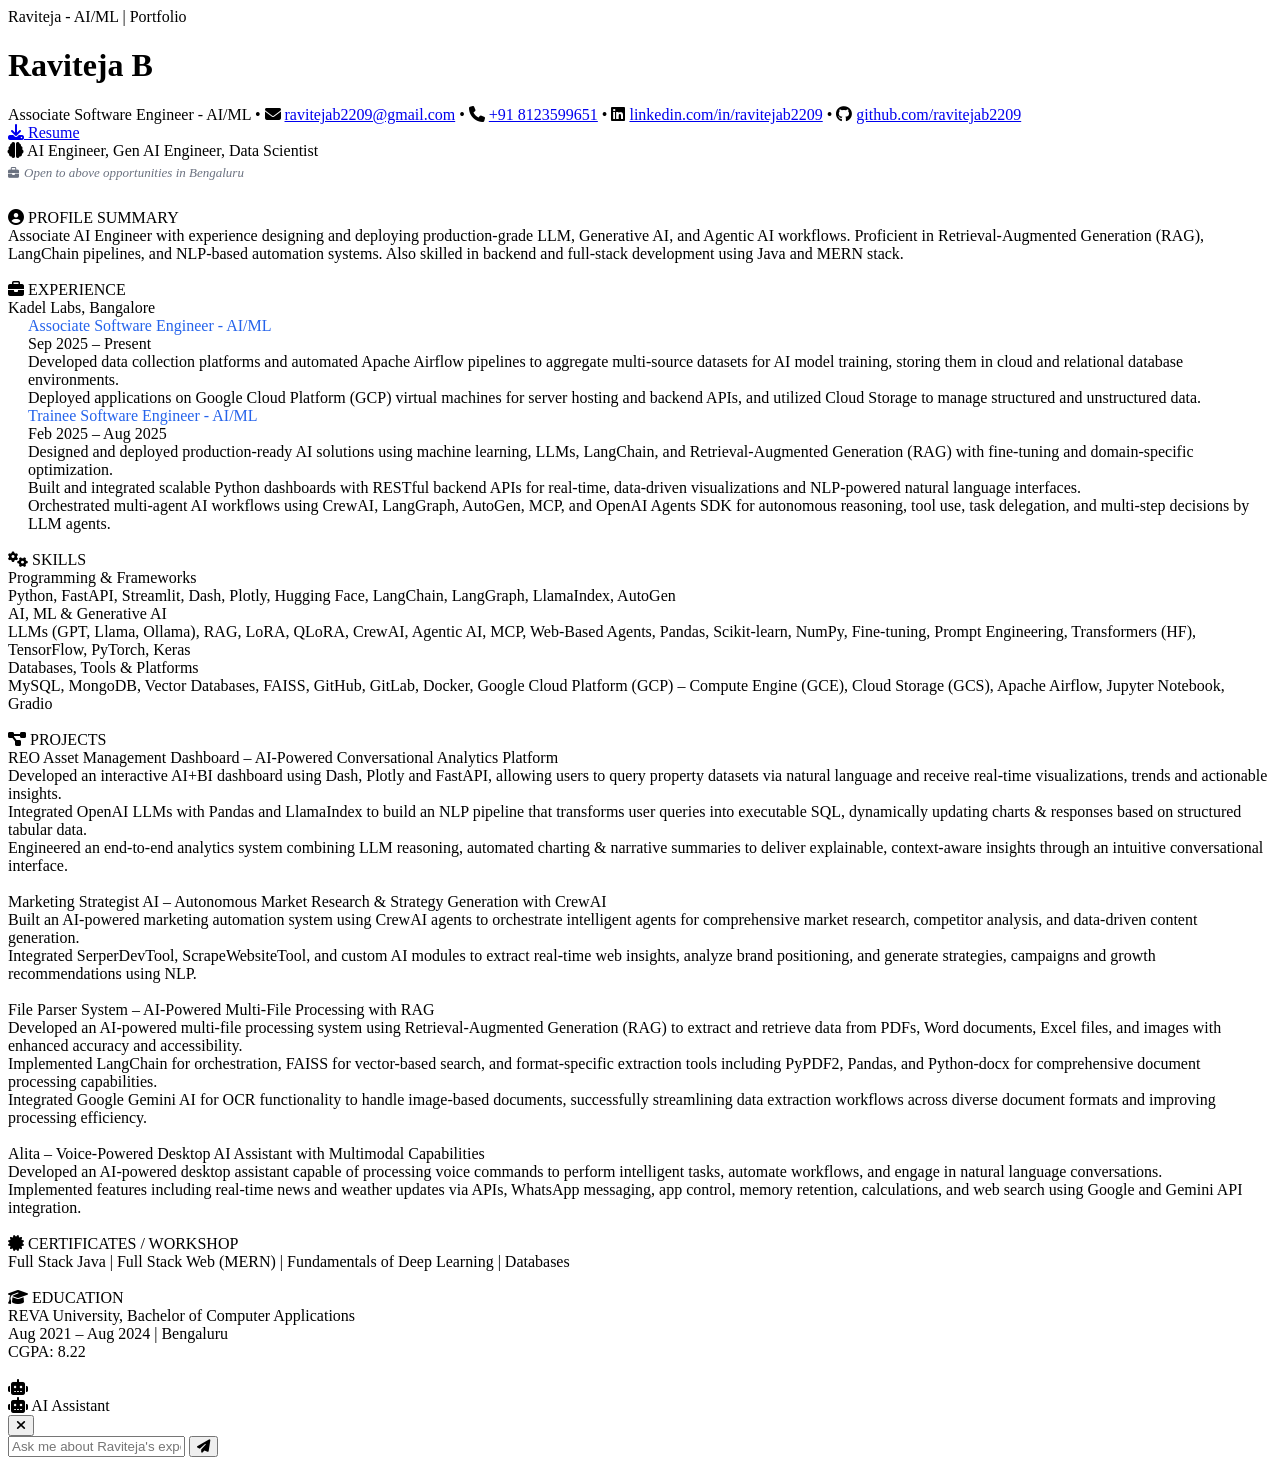
==== index.html @ 47bf62d3 "Publish portfolio to GitHub Pages with static site and workflow" ====
<!DOCTYPE html>
<html lang="en">
<head>
    <meta charset="UTF-8">
    <meta name="viewport" content="width=device-width, initial-scale=1.0">
    <meta name="description" content="Raviteja B - AI/ML Portfolio and resume">
    <title>Raviteja - AI/ML Portfolio</title>
    <link rel="stylesheet" href="https://cdnjs.cloudflare.com/ajax/libs/font-awesome/6.4.0/css/all.min.css">
    <link href="https://fonts.googleapis.com/css2?family=JetBrains+Mono:wght@300;400;500;600;700&family=Inter:wght@300;400;500;600;700&display=swap" rel="stylesheet">
    <link rel="stylesheet" href="app/static/css/portfolio.css">
</head>
<body>
    <div class="terminal-container">
        <div class="terminal-header">
            <div class="terminal-controls">
                <span class="control close"></span>
                <span class="control minimize"></span>
                <span class="control maximize"></span>
            </div>
            <div class="terminal-title">Raviteja - AI/ML | Portfolio</div>
        </div>

        <div class="terminal-content">
            <div class="contact-info">
                <div class="contact-content">
                    <div class="contact-header">
                        <h1 class="contact-name">Raviteja B</h1>
                        <div class="contact-title-line">
                            <span class="contact-title">Associate Software Engineer - AI/ML</span>
                            <span class="contact-separator">•</span>
                            <span class="contact-item-inline">
                                <i class="fas fa-envelope"></i>
                                <a href="mailto:ravitejab2209@gmail.com?subject=Hello%20Raviteja&body=Hi%20Raviteja,%0A%0AI%20came%20across%20your%20portfolio%20and%20would%20like%20to%20connect.%0A%0ABest%20regards," target="_blank">ravitejab2209@gmail.com</a>
                            </span>
                            <span class="contact-separator">•</span>
                            <span class="contact-item-inline">
                                <i class="fas fa-phone"></i>
                                <a href="tel:+918123599651">+91 8123599651</a>
                            </span>
                            <span class="contact-separator">•</span>
                            <span class="contact-item-inline">
                                <i class="fab fa-linkedin"></i>
                                <a href="https://linkedin.com/in/ravitejab2209" target="_blank">linkedin.com/in/ravitejab2209</a>
                            </span>
                            <span class="contact-separator">•</span>
                            <span class="contact-item-inline">
                                <i class="fab fa-github"></i>
                                <a href="https://github.com/ravitejab2209" target="_blank">github.com/ravitejab2209</a>
                            </span>
                        </div>
                    </div>
                    <div class="resume-section">
                        <a href="assets/Raviteja_B_Resume.pdf" class="resume-btn" title="Download Resume" target="_blank" rel="noopener noreferrer">
                            <i class="fas fa-download"></i>
                            <span>Resume</span>
                        </a>
                    </div>
                </div>
            </div>

            <div class="panel">
                <div class="panel-content">
                    <div class="job-title"><i class="fas fa-brain"></i> AI Engineer, Gen AI Engineer, Data Scientist</div>
                    <div class="content-text" style="font-size: 13px; color: #6b7280; margin: 5px 0 10px 0; font-style: italic;"><i class="fas fa-briefcase" style="font-size: 11px; margin-right: 5px;"></i>Open to above opportunities in Bengaluru</div><br>

                    <div class="section-header bold"><i class="fas fa-user-circle"></i> PROFILE SUMMARY</div>
                    <div class="content-text">Associate AI Engineer with experience designing and deploying production-grade LLM, Generative AI, and Agentic AI workflows. Proficient in Retrieval-Augmented Generation (RAG), LangChain pipelines, and NLP-based automation systems. Also skilled in backend and full-stack development using Java and MERN stack.</div><br>

                    <div class="section-header bold"><i class="fas fa-briefcase"></i> EXPERIENCE</div>
                    <div class="job-company bold">Kadel Labs, Bangalore</div>

                    <div class="job-company bold" style="margin-left: 20px; color: #2563eb;">Associate Software Engineer - AI/ML</div>
                    <div class="job-duration" style="margin-left: 20px;">Sep 2025 – Present</div>
                    <div class="bullet-point" style="margin-left: 20px;">Developed data collection platforms and automated Apache Airflow pipelines to aggregate multi-source datasets for AI model training, storing them in cloud and relational database environments.</div>
                    <div class="bullet-point" style="margin-left: 20px;">Deployed applications on Google Cloud Platform (GCP) virtual machines for server hosting and backend APIs, and utilized Cloud Storage to manage structured and unstructured data.</div>

                    <div class="job-company bold" style="margin-left: 20px; color: #2563eb;">Trainee Software Engineer - AI/ML</div>
                    <div class="job-duration" style="margin-left: 20px;">Feb 2025 – Aug 2025</div>
                    <div class="bullet-point" style="margin-left: 20px;">Designed and deployed production-ready AI solutions using machine learning, LLMs, LangChain, and Retrieval-Augmented Generation (RAG) with fine-tuning and domain-specific optimization.</div>
                    <div class="bullet-point" style="margin-left: 20px;">Built and integrated scalable Python dashboards with RESTful backend APIs for real-time, data-driven visualizations and NLP-powered natural language interfaces.</div>
                    <div class="bullet-point" style="margin-left: 20px;">Orchestrated multi-agent AI workflows using CrewAI, LangGraph, AutoGen, MCP, and OpenAI Agents SDK for autonomous reasoning, tool use, task delegation, and multi-step decisions by LLM agents.</div><br>

                    <div class="section-header bold"><i class="fas fa-cogs"></i> SKILLS</div>
                    <div class="skill-category bold">Programming & Frameworks</div>
                    <div class="skill-list">Python, FastAPI, Streamlit, Dash, Plotly, Hugging Face, LangChain, LangGraph, LlamaIndex, AutoGen</div>
                    <div class="skill-category bold">AI, ML & Generative AI</div>
                    <div class="skill-list">LLMs (GPT, Llama, Ollama), RAG, LoRA, QLoRA, CrewAI, Agentic AI, MCP, Web-Based Agents, Pandas, Scikit-learn, NumPy, Fine-tuning, Prompt Engineering, Transformers (HF), TensorFlow, PyTorch, Keras</div>
                    <div class="skill-category bold">Databases, Tools & Platforms</div>
                    <div class="skill-list">MySQL, MongoDB, Vector Databases, FAISS, GitHub, GitLab, Docker, Google Cloud Platform (GCP) – Compute Engine (GCE), Cloud Storage (GCS), Apache Airflow, Jupyter Notebook, Gradio</div><br>

                    <div class="section-header bold"><i class="fas fa-project-diagram"></i> PROJECTS</div>
                    <div class="project-title bold">REO Asset Management Dashboard – AI-Powered Conversational Analytics Platform</div>
                    <div class="bullet-point">Developed an interactive AI+BI dashboard using Dash, Plotly and FastAPI, allowing users to query property datasets via natural language and receive real-time visualizations, trends and actionable insights.</div>
                    <div class="bullet-point">Integrated OpenAI LLMs with Pandas and LlamaIndex to build an NLP pipeline that transforms user queries into executable SQL, dynamically updating charts & responses based on structured tabular data.</div>
                    <div class="bullet-point">Engineered an end-to-end analytics system combining LLM reasoning, automated charting & narrative summaries to deliver explainable, context-aware insights through an intuitive conversational interface.</div><br>

                    <div class="project-title bold">Marketing Strategist AI – Autonomous Market Research & Strategy Generation with CrewAI</div>
                    <div class="bullet-point">Built an AI-powered marketing automation system using CrewAI agents to orchestrate intelligent agents for comprehensive market research, competitor analysis, and data-driven content generation.</div>
                    <div class="bullet-point">Integrated SerperDevTool, ScrapeWebsiteTool, and custom AI modules to extract real-time web insights, analyze brand positioning, and generate strategies, campaigns and growth recommendations using NLP.</div><br>

                    <div class="project-title bold">File Parser System – AI-Powered Multi-File Processing with RAG</div>
                    <div class="bullet-point">Developed an AI-powered multi-file processing system using Retrieval-Augmented Generation (RAG) to extract and retrieve data from PDFs, Word documents, Excel files, and images with enhanced accuracy and accessibility.</div>
                    <div class="bullet-point">Implemented LangChain for orchestration, FAISS for vector-based search, and format-specific extraction tools including PyPDF2, Pandas, and Python-docx for comprehensive document processing capabilities.</div>
                    <div class="bullet-point">Integrated Google Gemini AI for OCR functionality to handle image-based documents, successfully streamlining data extraction workflows across diverse document formats and improving processing efficiency.</div><br>

                    <div class="project-title bold">Alita – Voice-Powered Desktop AI Assistant with Multimodal Capabilities</div>
                    <div class="bullet-point">Developed an AI-powered desktop assistant capable of processing voice commands to perform intelligent tasks, automate workflows, and engage in natural language conversations.</div>
                    <div class="bullet-point">Implemented features including real-time news and weather updates via APIs, WhatsApp messaging, app control, memory retention, calculations, and web search using Google and Gemini API integration.</div><br>

                    <div class="section-header bold"><i class="fas fa-certificate"></i> CERTIFICATES / WORKSHOP</div>
                    <div class="certificate-list">Full Stack Java | Full Stack Web (MERN) | Fundamentals of Deep Learning | Databases</div><br>

                    <div class="section-header bold"><i class="fas fa-graduation-cap"></i> EDUCATION</div>
                    <div class="education-title bold">REVA University, Bachelor of Computer Applications</div>
                    <div class="education-details">Aug 2021 – Aug 2024 | Bengaluru</div>
                    <div class="education-gpa">CGPA: 8.22</div><br>
                </div>
            </div>
        </div>

        <div class="floating-chat-btn" id="floatingChatBtn" title="Ask AI about Raviteja">
            <i class="fas fa-robot"></i>
        </div>

        <div class="chat-modal" id="chatModal">
            <div class="chat-modal-content">
                <div class="chat-modal-header">
                    <div class="chat-header-info">
                        <i class="fas fa-robot"></i>
                        <span>AI Assistant</span>
                    </div>
                    <button class="chat-close-btn" id="chatCloseBtn">
                        <i class="fas fa-times"></i>
                    </button>
                </div>
                <div class="chat-messages" id="chatMessages"></div>
                <div class="chat-input-area">
                    <div class="chat-input-container">
                        <input type="text" id="chatInput" class="chat-input" placeholder="Ask me about Raviteja's experience, skills, or projects..." autocomplete="off" spellcheck="false">
                        <button id="sendBtn" class="chat-send-btn" title="Send Message">
                            <i class="fas fa-paper-plane"></i>
                        </button>
                    </div>
                </div>
            </div>
        </div>
    </div>

    <script src="app/static/js/portfolio.js"></script>
</body>
</html>
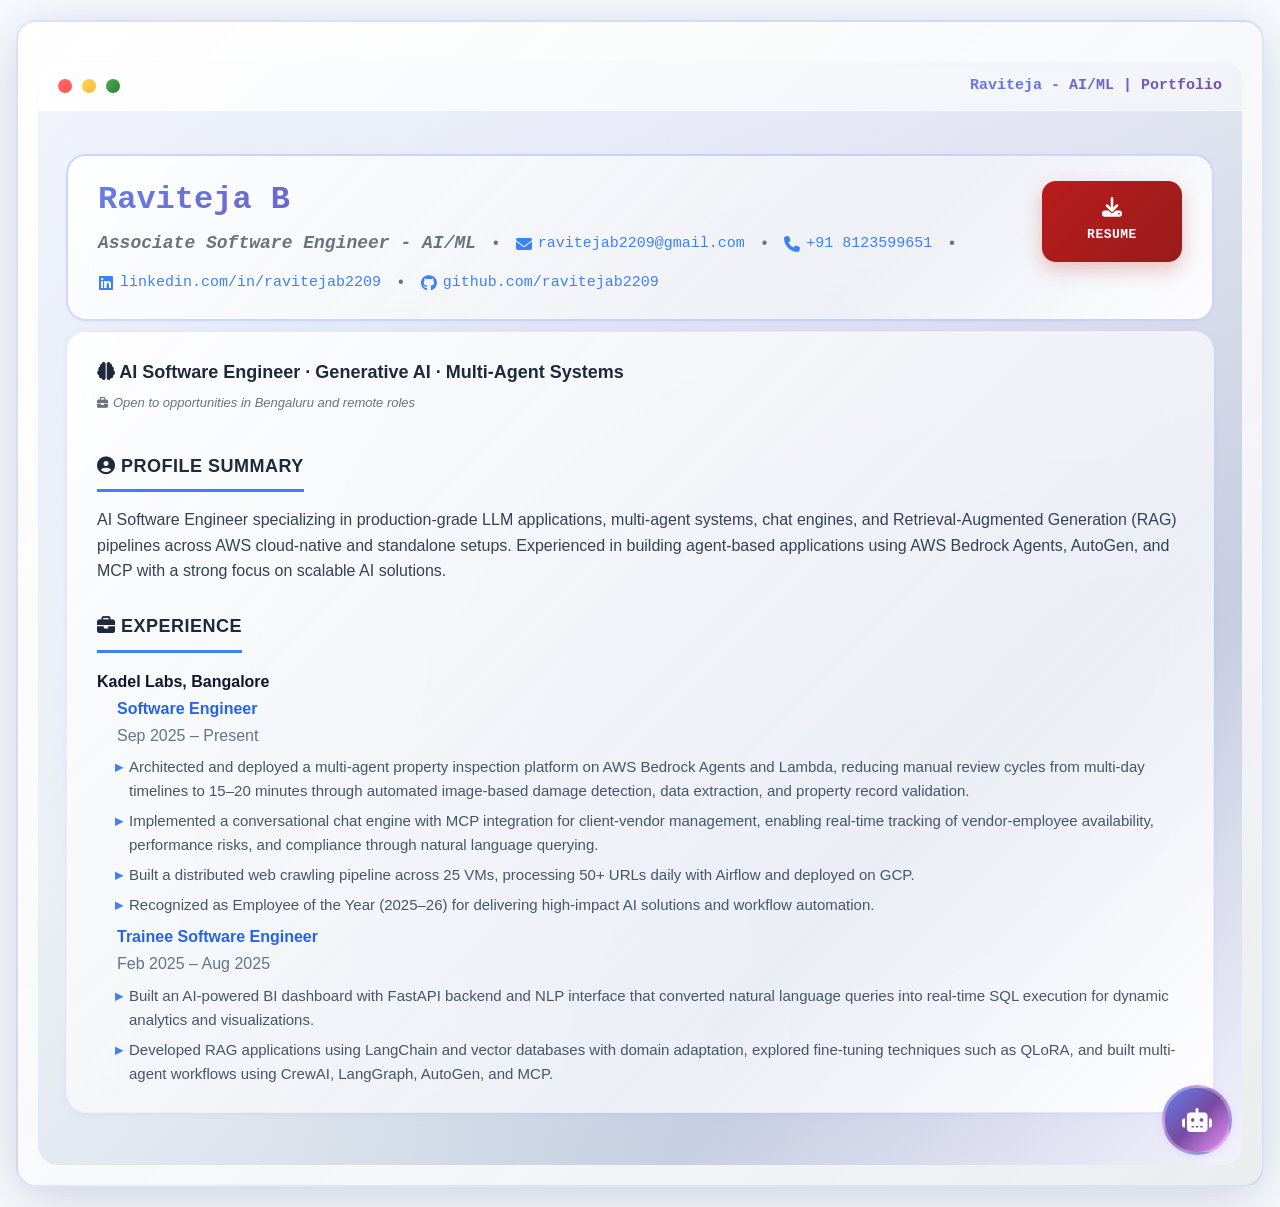
==== commit e816f813: "Refresh portfolio content and resume link" ====
--- a/index.html
+++ b/index.html
@@ -50,7 +50,7 @@
                         </div>
                     </div>
                     <div class="resume-section">
-                        <a href="assets/Raviteja_B_Resume.pdf" class="resume-btn" title="Download Resume" target="_blank" rel="noopener noreferrer">
+                        <a href="assets/Raviteja_B_AI_GenAI_Resume.pdf" class="resume-btn" title="Download Resume" target="_blank" rel="noopener noreferrer">
                             <i class="fas fa-download"></i>
                             <span>Resume</span>
                         </a>
@@ -60,55 +60,45 @@
 
             <div class="panel">
                 <div class="panel-content">
-                    <div class="job-title"><i class="fas fa-brain"></i> AI Engineer, Gen AI Engineer, Data Scientist</div>
-                    <div class="content-text" style="font-size: 13px; color: #6b7280; margin: 5px 0 10px 0; font-style: italic;"><i class="fas fa-briefcase" style="font-size: 11px; margin-right: 5px;"></i>Open to above opportunities in Bengaluru</div><br>
+                    <div class="job-title"><i class="fas fa-brain"></i> AI Software Engineer · Generative AI · Multi-Agent Systems</div>
+                    <div class="content-text" style="font-size: 13px; color: #6b7280; margin: 5px 0 10px 0; font-style: italic;"><i class="fas fa-briefcase" style="font-size: 11px; margin-right: 5px;"></i>Open to opportunities in Bengaluru and remote roles</div><br>
 
                     <div class="section-header bold"><i class="fas fa-user-circle"></i> PROFILE SUMMARY</div>
-                    <div class="content-text">Associate AI Engineer with experience designing and deploying production-grade LLM, Generative AI, and Agentic AI workflows. Proficient in Retrieval-Augmented Generation (RAG), LangChain pipelines, and NLP-based automation systems. Also skilled in backend and full-stack development using Java and MERN stack.</div><br>
+                    <div class="content-text">AI Software Engineer specializing in production-grade LLM applications, multi-agent systems, chat engines, and Retrieval-Augmented Generation (RAG) pipelines across AWS cloud-native and standalone setups. Experienced in building agent-based applications using AWS Bedrock Agents, AutoGen, and MCP with a strong focus on scalable AI solutions.</div><br>
 
                     <div class="section-header bold"><i class="fas fa-briefcase"></i> EXPERIENCE</div>
                     <div class="job-company bold">Kadel Labs, Bangalore</div>
 
-                    <div class="job-company bold" style="margin-left: 20px; color: #2563eb;">Associate Software Engineer - AI/ML</div>
+                    <div class="job-company bold" style="margin-left: 20px; color: #2563eb;">Software Engineer</div>
                     <div class="job-duration" style="margin-left: 20px;">Sep 2025 – Present</div>
-                    <div class="bullet-point" style="margin-left: 20px;">Developed data collection platforms and automated Apache Airflow pipelines to aggregate multi-source datasets for AI model training, storing them in cloud and relational database environments.</div>
-                    <div class="bullet-point" style="margin-left: 20px;">Deployed applications on Google Cloud Platform (GCP) virtual machines for server hosting and backend APIs, and utilized Cloud Storage to manage structured and unstructured data.</div>
+                    <div class="bullet-point" style="margin-left: 20px;">Architected and deployed a multi-agent property inspection platform on AWS Bedrock Agents and Lambda, reducing manual review cycles from multi-day timelines to 15–20 minutes through automated image-based damage detection, data extraction, and property record validation.</div>
+                    <div class="bullet-point" style="margin-left: 20px;">Implemented a conversational chat engine with MCP integration for client-vendor management, enabling real-time tracking of vendor-employee availability, performance risks, and compliance through natural language querying.</div>
+                    <div class="bullet-point" style="margin-left: 20px;">Built a distributed web crawling pipeline across 25 VMs, processing 50+ URLs daily with Airflow and deployed on GCP.</div>
+                    <div class="bullet-point" style="margin-left: 20px;">Recognized as Employee of the Year (2025–26) for delivering high-impact AI solutions and workflow automation.</div>
 
-                    <div class="job-company bold" style="margin-left: 20px; color: #2563eb;">Trainee Software Engineer - AI/ML</div>
+                    <div class="job-company bold" style="margin-left: 20px; color: #2563eb;">Trainee Software Engineer</div>
                     <div class="job-duration" style="margin-left: 20px;">Feb 2025 – Aug 2025</div>
-                    <div class="bullet-point" style="margin-left: 20px;">Designed and deployed production-ready AI solutions using machine learning, LLMs, LangChain, and Retrieval-Augmented Generation (RAG) with fine-tuning and domain-specific optimization.</div>
-                    <div class="bullet-point" style="margin-left: 20px;">Built and integrated scalable Python dashboards with RESTful backend APIs for real-time, data-driven visualizations and NLP-powered natural language interfaces.</div>
-                    <div class="bullet-point" style="margin-left: 20px;">Orchestrated multi-agent AI workflows using CrewAI, LangGraph, AutoGen, MCP, and OpenAI Agents SDK for autonomous reasoning, tool use, task delegation, and multi-step decisions by LLM agents.</div><br>
+                    <div class="bullet-point" style="margin-left: 20px;">Built an AI-powered BI dashboard with FastAPI backend and NLP interface that converted natural language queries into real-time SQL execution for dynamic analytics and visualizations.</div>
+                    <div class="bullet-point" style="margin-left: 20px;">Developed RAG applications using LangChain and vector databases with domain adaptation, explored fine-tuning techniques such as QLoRA, and built multi-agent workflows using CrewAI, LangGraph, AutoGen, and MCP.</div><br>
 
                     <div class="section-header bold"><i class="fas fa-cogs"></i> SKILLS</div>
                     <div class="skill-category bold">Programming & Frameworks</div>
-                    <div class="skill-list">Python, FastAPI, Streamlit, Dash, Plotly, Hugging Face, LangChain, LangGraph, LlamaIndex, AutoGen</div>
-                    <div class="skill-category bold">AI, ML & Generative AI</div>
-                    <div class="skill-list">LLMs (GPT, Llama, Ollama), RAG, LoRA, QLoRA, CrewAI, Agentic AI, MCP, Web-Based Agents, Pandas, Scikit-learn, NumPy, Fine-tuning, Prompt Engineering, Transformers (HF), TensorFlow, PyTorch, Keras</div>
-                    <div class="skill-category bold">Databases, Tools & Platforms</div>
-                    <div class="skill-list">MySQL, MongoDB, Vector Databases, FAISS, GitHub, GitLab, Docker, Google Cloud Platform (GCP) – Compute Engine (GCE), Cloud Storage (GCS), Apache Airflow, Jupyter Notebook, Gradio</div><br>
+                    <div class="skill-list">Python, FastAPI, Flask, LangChain, LangGraph, LlamaIndex, Streamlit, Hugging Face, LangSmith</div>
+                    <div class="skill-category bold">AI & Generative AI</div>
+                    <div class="skill-list">LLMs (GPT, Claude), RAG, Prompt Engineering, Fine-tuning, Agentic AI, Multi-Agent Architectures (AutoGen, CrewAI, MCP, Strands Agents), AWS Bedrock Agents, Bedrock Data Automation (BDA)</div>
+                    <div class="skill-category bold">Cloud, Data & Tools</div>
+                    <div class="skill-list">AWS (Bedrock, Lambda, S3, AgentCore, Knowledge Bases), Embedding Models, Vector Databases (FAISS, Pinecone, pgvector), SQL, REST APIs, Airflow, Pandas, NumPy, Scikit-learn, Transformers, PyTorch, Docker, Git, CI/CD, GCP</div><br>
 
                     <div class="section-header bold"><i class="fas fa-project-diagram"></i> PROJECTS</div>
-                    <div class="project-title bold">REO Asset Management Dashboard – AI-Powered Conversational Analytics Platform</div>
-                    <div class="bullet-point">Developed an interactive AI+BI dashboard using Dash, Plotly and FastAPI, allowing users to query property datasets via natural language and receive real-time visualizations, trends and actionable insights.</div>
-                    <div class="bullet-point">Integrated OpenAI LLMs with Pandas and LlamaIndex to build an NLP pipeline that transforms user queries into executable SQL, dynamically updating charts & responses based on structured tabular data.</div>
-                    <div class="bullet-point">Engineered an end-to-end analytics system combining LLM reasoning, automated charting & narrative summaries to deliver explainable, context-aware insights through an intuitive conversational interface.</div><br>
+                    <div class="project-title bold">Property Preservation & Inspection Agents</div>
+                    <div class="bullet-point">Architected and deployed a property inspection platform on AWS Bedrock Agents that automates image-based damage detection, data extraction, and record validation to generate audit-ready reports.</div>
+                    <div class="bullet-point">Engineered a multi-agent architecture with a Supervisor Agent orchestrating photo analysis, data aggregation, and questionnaire processing via AWS Lambda for scalable, batch-based report generation.</div><br>
 
-                    <div class="project-title bold">Marketing Strategist AI – Autonomous Market Research & Strategy Generation with CrewAI</div>
-                    <div class="bullet-point">Built an AI-powered marketing automation system using CrewAI agents to orchestrate intelligent agents for comprehensive market research, competitor analysis, and data-driven content generation.</div>
-                    <div class="bullet-point">Integrated SerperDevTool, ScrapeWebsiteTool, and custom AI modules to extract real-time web insights, analyze brand positioning, and generate strategies, campaigns and growth recommendations using NLP.</div><br>
+                    <div class="project-title bold">Medical Research Multi-Agent Platform</div>
+                    <div class="bullet-point">Built an AutoGen-powered multi-agent system with MCP integration for automated retrieval and synthesis of PubMed research articles, accelerating literature research through conversational interfaces and intelligent query routing.</div><br>
 
-                    <div class="project-title bold">File Parser System – AI-Powered Multi-File Processing with RAG</div>
-                    <div class="bullet-point">Developed an AI-powered multi-file processing system using Retrieval-Augmented Generation (RAG) to extract and retrieve data from PDFs, Word documents, Excel files, and images with enhanced accuracy and accessibility.</div>
-                    <div class="bullet-point">Implemented LangChain for orchestration, FAISS for vector-based search, and format-specific extraction tools including PyPDF2, Pandas, and Python-docx for comprehensive document processing capabilities.</div>
-                    <div class="bullet-point">Integrated Google Gemini AI for OCR functionality to handle image-based documents, successfully streamlining data extraction workflows across diverse document formats and improving processing efficiency.</div><br>
-
-                    <div class="project-title bold">Alita – Voice-Powered Desktop AI Assistant with Multimodal Capabilities</div>
-                    <div class="bullet-point">Developed an AI-powered desktop assistant capable of processing voice commands to perform intelligent tasks, automate workflows, and engage in natural language conversations.</div>
-                    <div class="bullet-point">Implemented features including real-time news and weather updates via APIs, WhatsApp messaging, app control, memory retention, calculations, and web search using Google and Gemini API integration.</div><br>
-
-                    <div class="section-header bold"><i class="fas fa-certificate"></i> CERTIFICATES / WORKSHOP</div>
-                    <div class="certificate-list">Full Stack Java | Full Stack Web (MERN) | Fundamentals of Deep Learning | Databases</div><br>
+                    <div class="section-header bold"><i class="fas fa-certificate"></i> CERTIFICATIONS</div>
+                    <div class="certificate-list">Certified Master in Agentic AI • AI Engineer Professional • Mastering AI on AWS • Context Design for AI Agents</div><br>
 
                     <div class="section-header bold"><i class="fas fa-graduation-cap"></i> EDUCATION</div>
                     <div class="education-title bold">REVA University, Bachelor of Computer Applications</div>
--- a/app/static/css/portfolio.css
+++ b/app/static/css/portfolio.css
@@ -0,0 +1,1678 @@
+* {
+    margin: 0;
+    padding: 0;
+    box-sizing: border-box;
+}
+
+html {
+    scroll-behavior: smooth;
+    min-height: 100%;
+}
+
+body {
+    font-family: 'JetBrains Mono', 'Consolas', 'Monaco', monospace;
+    background: #f8fafc;
+    color: #2c3e50;
+    overflow-x: hidden;
+    overflow-y: auto;
+    min-height: 100vh;
+    line-height: 1.6;
+    position: relative;
+    margin: 0;
+    padding: 0;
+    overscroll-behavior: contain;
+    -webkit-overflow-scrolling: touch;
+}
+
+/* Mobile browser UI spacing */
+@media (max-width: 480px) {
+    body {
+        padding-top: env(safe-area-inset-top, 0px);
+        min-height: calc(100vh - env(safe-area-inset-top, 0px));
+        overflow-x: hidden;
+        overflow-y: auto;
+        position: relative;
+        width: 100%;
+    }
+}
+
+        /* Removed gradientShift animation - no longer needed */
+
+        /* Animated background particles */
+        body::before {
+            content: '';
+            position: absolute;
+            top: 0;
+            left: 0;
+            width: 100%;
+            height: 100%;
+            background: url("data:image/svg+xml,%3Csvg width='60' height='60' viewBox='0 0 60 60' xmlns='http://www.w3.org/2000/svg'%3E%3Cg fill='none' fill-rule='evenodd'%3E%3Cg fill='%23ffffff' fill-opacity='0.1'%3E%3Ccircle cx='30' cy='30' r='2'/%3E%3C/g%3E%3C/g%3E%3C/svg%3E") repeat;
+            animation: float 20s ease-in-out infinite;
+            pointer-events: none;
+            z-index: 1;
+        }
+
+        @keyframes float {
+            0%, 100% { transform: translateY(0px) rotate(0deg); }
+            33% { transform: translateY(-20px) rotate(120deg); }
+            66% { transform: translateY(10px) rotate(240deg); }
+        }
+
+        .terminal-container {
+            width: min(1400px, calc(100% - 32px));
+            min-height: 100vh;
+            margin: 20px auto;
+            padding: 20px;
+            background: linear-gradient(135deg, 
+                rgba(255, 255, 255, 0.98) 0%, 
+                rgba(248, 249, 250, 0.95) 50%, 
+                rgba(233, 236, 239, 0.92) 100%);
+            backdrop-filter: blur(20px);
+            -webkit-backdrop-filter: blur(20px);
+            display: flex;
+            flex-direction: column;
+            border: 2px solid rgba(102, 126, 234, 0.2);
+            box-shadow: 
+                0 0 50px rgba(102, 126, 234, 0.15),
+                0 20px 60px rgba(0, 0, 0, 0.1),
+                inset 0 1px 0 rgba(255, 255, 255, 0.3);
+            position: relative;
+            z-index: 2;
+            border-radius: 20px;
+            animation: containerGlow 8s ease-in-out infinite;
+            justify-content: flex-start;
+        }
+
+        @keyframes containerGlow {
+            0%, 100% { 
+                box-shadow: 
+                    0 0 50px rgba(0, 0, 0, 0.1),
+                    0 0 10px rgba(102, 126, 234, 0.05),
+                    inset 0 0 50px rgba(255, 255, 255, 0.1);
+            }
+            50% { 
+                box-shadow: 
+                    0 0 50px rgba(0, 0, 0, 0.1),
+                    0 0 10px rgba(245, 87, 108, 0.05),
+                    inset 0 0 50px rgba(255, 255, 255, 0.1);
+            }
+        }
+
+        .terminal-header {
+            background: linear-gradient(135deg, rgba(255, 255, 255, 0.9) 0%, rgba(240, 242, 247, 0.9) 100%);
+            backdrop-filter: blur(10px);
+            padding: 12px 20px;
+            display: flex;
+            align-items: center;
+            justify-content: space-between;
+            border-bottom: 2px solid rgba(255, 255, 255, 0.2);
+            height: 50px;
+            box-shadow: 0 1px 4px rgba(102, 126, 234, 0.03);
+            border-radius: 18px 18px 0 0;
+            position: relative;
+            overflow: hidden;
+            /* Add top margin for mobile browser tabs area */
+            margin-top: 20px;
+        }
+
+        .terminal-header::before {
+            content: '';
+            position: absolute;
+            top: 0;
+            left: -100%;
+            width: 100%;
+            height: 100%;
+            background: linear-gradient(90deg, transparent, rgba(255, 255, 255, 0.4), transparent);
+            animation: headerShine 3s infinite;
+        }
+
+        @keyframes headerShine {
+            0% { left: -100%; }
+            100% { left: 100%; }
+        }
+
+.terminal-controls {
+    display: flex;
+    gap: 10px;
+}
+
+.control {
+    width: 14px;
+    height: 14px;
+    border-radius: 50%;
+    cursor: pointer;
+    transition: all 0.2s ease;
+}
+
+        .control.close { 
+            background: linear-gradient(135deg, #ff6b6b 0%, #ff5252 100%); 
+            animation: pulse 2s ease-in-out infinite;
+        }
+        .control.minimize { 
+            background: linear-gradient(135deg, #ffd93d 0%, #ffb74d 100%); 
+            animation: pulse 2s ease-in-out infinite 0.3s;
+        }
+        .control.maximize { 
+            background: linear-gradient(135deg, #4caf50 0%, #2e7d32 100%); 
+            animation: pulse 2s ease-in-out infinite 0.6s;
+        }
+
+        .terminal-title {
+            color: #2c3e50;
+            font-size: 15px;
+            font-weight: 600;
+            background: linear-gradient(135deg, #667eea 0%, #764ba2 100%);
+            -webkit-background-clip: text;
+            -webkit-text-fill-color: transparent;
+            background-clip: text;
+            position: relative;
+            z-index: 1;
+            text-shadow: 0 1px 2px rgba(102, 126, 234, 0.05);
+        }
+
+        .terminal-content {
+            flex: 1;
+            padding: 28px 28px 32px;
+            overflow: auto;
+            display: flex;
+            flex-direction: column;
+            position: relative;
+            border-radius: 0 0 20px 20px;
+            background: linear-gradient(135deg, 
+                #f8fafc 0%, 
+                #f1f5f9 25%, 
+                #e2e8f0 50%, 
+                #cbd5e1 75%, 
+                #f8fafc 100%
+            );
+            margin-top: -1px;
+        }
+
+
+        /* AI Neural Network Pattern Overlay */
+        .terminal-content::before {
+            content: '';
+            position: absolute;
+            top: 0;
+            left: 0;
+            right: 0;
+            bottom: 0;
+            background-image: 
+                radial-gradient(circle at 20% 20%, rgba(102, 126, 234, 0.1) 0%, transparent 50%),
+                radial-gradient(circle at 80% 80%, rgba(139, 92, 246, 0.1) 0%, transparent 50%),
+                radial-gradient(circle at 40% 60%, rgba(59, 130, 246, 0.1) 0%, transparent 50%),
+                radial-gradient(circle at 70% 30%, rgba(168, 85, 247, 0.1) 0%, transparent 50%);
+            animation: neuralPulse 8s ease-in-out infinite;
+            pointer-events: none;
+            z-index: 1;
+        }
+
+        @keyframes neuralPulse {
+            0%, 100% { opacity: 0.3; transform: scale(1); }
+            50% { opacity: 0.6; transform: scale(1.1); }
+        }
+
+        /* AI Floating Particles */
+        .terminal-content::after {
+            content: '';
+            position: absolute;
+            top: 0;
+            left: 0;
+            right: 0;
+            bottom: 0;
+            background-image: 
+                radial-gradient(1px 1px at 10% 10%, rgba(102, 126, 234, 0.1), transparent),
+                radial-gradient(1px 1px at 90% 20%, rgba(139, 92, 246, 0.1), transparent),
+                radial-gradient(1px 1px at 30% 70%, rgba(59, 130, 246, 0.08), transparent),
+                radial-gradient(1px 1px at 80% 90%, rgba(168, 85, 247, 0.08), transparent),
+                radial-gradient(1px 1px at 50% 40%, rgba(79, 70, 229, 0.1), transparent),
+                radial-gradient(1px 1px at 20% 80%, rgba(124, 58, 237, 0.08), transparent);
+            background-size: 300px 300px, 250px 250px, 200px 200px, 180px 180px, 220px 220px, 160px 160px;
+            animation: aiParticleFloat 20s linear infinite;
+            pointer-events: none;
+            z-index: 1;
+        }
+
+        /* Mobile optimized particles */
+        @media (max-width: 480px) {
+            .terminal-content::after {
+                background-size: 150px 150px, 120px 120px, 100px 100px, 90px 90px, 110px 110px, 80px 80px;
+                opacity: 0.3; /* Reduce particle intensity on mobile */
+            }
+        }
+
+        @keyframes aiParticleFloat {
+            0% { transform: translateY(0px) rotate(0deg); }
+            33% { transform: translateY(-10px) rotate(120deg); }
+            66% { transform: translateY(5px) rotate(240deg); }
+            100% { transform: translateY(0px) rotate(360deg); }
+        }
+
+        .panel {
+            border: 1px solid rgba(102, 126, 234, 0.1);
+            border-radius: 20px;
+            margin: 5px 0 20px 0;
+            background: linear-gradient(135deg, 
+                rgba(255, 255, 255, 0.95) 0%, 
+                rgba(248, 249, 250, 0.92) 30%, 
+                rgba(240, 242, 247, 0.88) 70%, 
+                rgba(255, 255, 255, 0.95) 100%);
+            backdrop-filter: blur(20px);
+            -webkit-backdrop-filter: blur(20px);
+            box-shadow: 
+                0 2px 8px rgba(102, 126, 234, 0.05),
+                0 1px 4px rgba(139, 92, 246, 0.03),
+                inset 0 1px 0 rgba(255, 255, 255, 0.3);
+            flex: 1;
+            display: flex;
+            flex-direction: column;
+            min-height: 0;
+            position: relative;
+            overflow: hidden;
+            z-index: 10;
+            /* Subtle AI-themed glow */
+            animation: aiPanelGlow 6s ease-in-out infinite alternate;
+        }
+
+        @keyframes aiPanelGlow {
+            0% { 
+                box-shadow: 
+                    0 1px 3px rgba(102, 126, 234, 0.02),
+                    0 1px 2px rgba(139, 92, 246, 0.02),
+                    0 0 5px rgba(59, 130, 246, 0.02),
+                    inset 0 1px 0 rgba(255, 255, 255, 0.3);
+            }
+            100% { 
+                box-shadow: 
+                    0 1px 3px rgba(102, 126, 234, 0.03),
+                    0 1px 2px rgba(139, 92, 246, 0.03),
+                    0 0 5px rgba(59, 130, 246, 0.03),
+                    inset 0 1px 0 rgba(255, 255, 255, 0.4);
+            }
+        }
+
+        @keyframes panelFloat {
+            0%, 100% { transform: translateY(0px); }
+            50% { transform: translateY(-5px); }
+        }
+
+        .panel::before {
+            content: '';
+            position: absolute;
+            top: 0;
+            left: -100%;
+            width: 100%;
+            height: 100%;
+            background: linear-gradient(90deg, transparent, rgba(102, 126, 234, 0.1), transparent);
+            /* Disable shine animation to improve scroll performance */
+            animation: none;
+            z-index: 1;
+        }
+
+        @keyframes panelShine {
+            0% { left: -100%; }
+            100% { left: 100%; }
+        }
+
+        .panel-content {
+            padding: 25px 30px;
+            font-family: 'Inter', 'Segoe UI', 'Roboto', sans-serif;
+            font-size: 16px;
+            line-height: 1.7;
+            font-weight: 400;
+            flex: 1;
+            overflow-y: auto;
+            overflow-x: hidden;
+            min-height: 0;
+            position: relative;
+            z-index: 1;
+            /* Simple, clean scrolling */
+            scroll-behavior: smooth;
+            color: #1f2937;
+            /* Ensure panel content handles all scrolling internally */
+            max-height: calc(100vh - 120px);
+        }
+
+        /* Removed contentFadeIn animation for better scroll performance */
+
+        /* Keep all elements simple and static */
+        .panel-content * {
+            animation: none !important;
+            transform: none !important;
+        }
+
+        /* Simple hover effect only */
+        .panel-content .bullet-point:hover {
+            color: #1e40af;
+            transition: color 0.2s ease;
+        }
+
+        /* Enhanced scrollbar styling */
+        .panel-content::-webkit-scrollbar { 
+            width: 8px; 
+        }
+        .panel-content::-webkit-scrollbar-track { 
+            background: rgba(255, 255, 255, 0.1); 
+            border-radius: 4px; 
+        }
+        .panel-content::-webkit-scrollbar-thumb { 
+            background: linear-gradient(135deg, #cbd5e1 0%, #94a3b8 100%); 
+            border-radius: 4px;
+            border: 1px solid rgba(255, 255, 255, 0.1);
+        }
+        .panel-content::-webkit-scrollbar-thumb:hover { 
+            background: linear-gradient(135deg, #94a3b8 0%, #64748b 100%); 
+        }
+
+        /* Color Classes - Enhanced Visual Palette */
+        .section-header { 
+            color: #1e293b;
+            border-bottom: 3px solid #3b82f6;
+            padding-bottom: 8px; 
+            display: inline-block; 
+            font-weight: 700;
+            font-size: 18px;
+            position: relative;
+            margin-bottom: 15px;
+            text-transform: uppercase;
+            letter-spacing: 0.5px;
+        }
+
+        @keyframes headerPulse {
+            0%, 100% { 
+                filter: drop-shadow(0 2px 8px rgba(102, 126, 234, 0.2));
+            }
+            50% { 
+                filter: drop-shadow(0 2px 12px rgba(118, 75, 162, 0.3));
+            }
+        }
+.job-title { color: #1e293b; font-weight: 600; font-size: 18px; }
+.job-location { color: #64748b; }
+.job-company { color: #0f172a; font-weight: 600; }
+.job-duration { color: #64748b; font-weight: 500; }
+.content-text { color: #334155; font-size: 16px; line-height: 1.6; }
+        .project-title { 
+            color: #b91c1c;
+            font-weight: 700; 
+            margin: 15px 0 10px 0; 
+            font-size: 17px; 
+            border-left: 4px solid #b91c1c;
+            padding-left: 15px;
+            position: relative;
+        }
+
+        @keyframes projectGlow {
+            0%, 100% { 
+                filter: drop-shadow(0 2px 8px rgba(240, 147, 251, 0.2));
+            }
+            50% { 
+                filter: drop-shadow(0 2px 12px rgba(245, 87, 108, 0.3));
+            }
+        }
+.bullet-point { color: #475569; margin: 6px 0; padding-left: 12px; position: relative; font-size: 15px; line-height: 1.6; }
+        .bullet-point::before { 
+            content: '▸'; 
+            color: #3b82f6;
+            font-weight: bold; 
+            position: absolute; 
+            left: -2px;
+        }
+
+        /* Removed bulletPulse animation */
+
+        /* Removed hover transform to prevent scroll conflicts */
+.skill-category { color: #047857; font-weight: 600; margin: 10px 0 6px 0; border-left: 3px solid #047857; padding-left: 10px; font-size: 16px; }
+.skill-list { color: #475569; margin: 6px 0 14px 0; padding-left: 12px; font-size: 15px; line-height: 1.6; }
+.certificate-list { color: #475569; font-weight: 500; font-size: 15px; }
+.education-title { color: #1e293b; font-weight: 700; font-size: 16px; }
+.education-details { color: #64748b; font-size: 15px; }
+.education-gpa { color: #475569; font-weight: 600; font-size: 15px; }
+.bold { font-weight: 700; }
+
+        /* Contact Information */
+        .contact-info {
+            background: linear-gradient(135deg, 
+                rgba(255, 255, 255, 0.95) 0%, 
+                rgba(248, 249, 250, 0.92) 30%, 
+                rgba(240, 242, 247, 0.88) 70%, 
+                rgba(255, 255, 255, 0.95) 100%);
+            backdrop-filter: blur(20px);
+            -webkit-backdrop-filter: blur(20px);
+            border: 2px solid rgba(102, 126, 234, 0.3);
+            border-radius: 20px;
+            padding: 25px 30px;
+            margin: 15px 0 5px 0;
+            box-shadow: 
+                0 1px 3px rgba(102, 126, 234, 0.02),
+                0 1px 2px rgba(139, 92, 246, 0.02),
+                0 0 5px rgba(59, 130, 246, 0.02),
+                inset 0 1px 0 rgba(255, 255, 255, 0.3);
+            text-align: left;
+            min-height: 120px;
+            position: relative;
+            overflow: hidden;
+            z-index: 10;
+            animation: aiContactGlow 8s ease-in-out infinite;
+        }
+
+        @keyframes aiContactGlow {
+            0%, 100% { 
+                box-shadow: 
+                    0 1px 3px rgba(102, 126, 234, 0.02),
+                    0 1px 2px rgba(139, 92, 246, 0.02),
+                    0 0 5px rgba(59, 130, 246, 0.02),
+                    inset 0 1px 0 rgba(255, 255, 255, 0.3);
+            }
+            50% { 
+                box-shadow: 
+                    0 1px 3px rgba(102, 126, 234, 0.03),
+                    0 1px 2px rgba(139, 92, 246, 0.03),
+                    0 0 5px rgba(59, 130, 246, 0.03),
+                    inset 0 1px 0 rgba(255, 255, 255, 0.4);
+            }
+        }
+
+.contact-content {
+    display: flex;
+    justify-content: space-between;
+    align-items: flex-start;
+    gap: 0;
+}
+
+.contact-header {
+    margin-bottom: 0;
+    flex: 1;
+    margin-right: 20px;
+}
+
+        .contact-name {
+            font-size: 32px;
+            font-weight: 700;
+            background: linear-gradient(135deg, #667eea 0%, #764ba2 50%, #f093fb 100%);
+            -webkit-background-clip: text;
+            -webkit-text-fill-color: transparent;
+            background-clip: text;
+            margin: 0 0 12px 0;
+            line-height: 1.2;
+            animation: nameGlow 3s ease-in-out infinite;
+            position: relative;
+        }
+
+        @keyframes nameGlow {
+            0%, 100% { 
+                filter: drop-shadow(0 0 10px rgba(102, 126, 234, 0.3));
+            }
+            50% { 
+                filter: drop-shadow(0 0 20px rgba(240, 147, 251, 0.4));
+            }
+        }
+
+.contact-title-line {
+    display: flex;
+    align-items: center;
+    gap: 15px;
+    flex-wrap: wrap;
+    line-height: 1.4;
+}
+
+.contact-title {
+    font-size: 18px;
+    color: #6b7280;
+    font-weight: 600;
+    margin: 0;
+    font-style: italic;
+}
+
+.contact-separator {
+    color: #6b7280;
+    font-weight: 500;
+    font-size: 16px;
+}
+
+.contact-item-inline {
+    color: #374151;
+    font-size: 15px;
+    font-weight: 500;
+    display: flex;
+    align-items: center;
+    gap: 6px;
+}
+
+.contact-item {
+    color: #374151;
+    font-size: 16px;
+    font-weight: 500;
+    display: flex;
+    align-items: center;
+    gap: 10px;
+    min-width: 200px;
+}
+
+.contact-item i,
+.contact-item-inline i {
+    color: #3b82f6;
+    font-size: 16px;
+    width: 16px;
+    text-align: center;
+}
+
+.contact-item a,
+.contact-item-inline a {
+    color: #3b82f6;
+    text-decoration: none;
+    transition: all 0.2s ease;
+    font-weight: 500;
+}
+
+.contact-item a:hover,
+.contact-item-inline a:hover {
+    color: #1e40af;
+    text-decoration: underline;
+    transform: translateX(2px);
+}
+
+/* Resume Section */
+.resume-section {
+    flex-shrink: 0;
+    display: flex;
+    align-items: center;
+    margin-left: auto;
+}
+
+.resume-btn {
+    background: linear-gradient(135deg, #b91c1c 0%, #991b1b 100%);
+    color: white;
+    text-decoration: none;
+    display: flex;
+    flex-direction: column;
+    align-items: center;
+    justify-content: center;
+    gap: 8px;
+    padding: 16px 18px;
+    border-radius: 14px;
+    font-weight: 600;
+    font-size: 14px;
+    transition: transform 0.2s ease, box-shadow 0.2s ease;
+    box-shadow: 0 8px 20px rgba(185, 28, 28, 0.25);
+    border: none;
+    cursor: pointer;
+    min-width: 140px;
+    margin: 0;
+    text-align: center;
+}
+
+.resume-btn:hover {
+    color: white;
+    text-decoration: none;
+    transform: translateY(-2px);
+    box-shadow: 0 12px 24px rgba(185, 28, 28, 0.35);
+}
+
+.resume-btn i {
+    font-size: 20px;
+    color: white;
+    display: block;
+    text-align: center;
+}
+
+.resume-btn span {
+    font-weight: 600;
+    color: white;
+    font-size: 13px;
+    text-transform: uppercase;
+    letter-spacing: 0.5px;
+    display: block;
+    text-align: center;
+    width: 100%;
+}
+
+/* Floating Chat Button */
+        .floating-chat-btn {
+            position: fixed;
+            bottom: 30px;
+            right: 30px;
+            width: 70px;
+            height: 70px;
+            background: linear-gradient(135deg, #667eea 0%, #764ba2 50%, #f093fb 100%);
+            border-radius: 50%;
+            display: flex;
+            align-items: center;
+            justify-content: center;
+            cursor: pointer;
+            box-shadow: 
+                0 2px 8px rgba(102, 126, 234, 0.1),
+                0 0 10px rgba(240, 147, 251, 0.05);
+            transition: all 0.3s ease;
+            z-index: 9999;
+            animation: chatBtnFloat 3s ease-in-out infinite;
+            border: 3px solid rgba(255, 255, 255, 0.3);
+            outline: none;
+            user-select: none;
+            backdrop-filter: blur(10px);
+        }
+
+        @keyframes chatBtnFloat {
+            0%, 100% { 
+                transform: translateY(0px) scale(1);
+                box-shadow: 
+                    0 8px 25px rgba(102, 126, 234, 0.4),
+                    0 0 10px rgba(240, 147, 251, 0.05);
+            }
+            50% { 
+                transform: translateY(-10px) scale(1.05);
+                box-shadow: 
+                    0 12px 35px rgba(102, 126, 234, 0.5),
+                    0 0 10px rgba(240, 147, 251, 0.05);
+            }
+        }
+
+        .floating-chat-btn:hover {
+            transform: scale(1.15) rotate(5deg);
+            box-shadow: 
+                0 15px 40px rgba(102, 126, 234, 0.5),
+                0 0 10px rgba(240, 147, 251, 0.05);
+            animation-play-state: paused;
+        }
+
+.floating-chat-btn i {
+    color: white;
+    font-size: 24px;
+    pointer-events: none;
+}
+
+.floating-chat-btn:active {
+    transform: scale(0.95);
+}
+
+.floating-chat-btn:focus {
+    outline: 2px solid #ffffff;
+    outline-offset: 2px;
+}
+
+/* Responsive layout fixes */
+@media (max-width: 1024px) {
+    .terminal-container {
+        width: calc(100% - 24px);
+        margin: 16px auto;
+        padding: 16px;
+    }
+
+    .terminal-header {
+        padding: 16px 18px;
+        border-radius: 16px 16px 0 0;
+    }
+
+    .terminal-content {
+        padding: 22px 20px 24px;
+    }
+}
+
+@media (max-width: 860px) {
+    .contact-content {
+        flex-direction: column;
+        align-items: stretch;
+        gap: 16px;
+    }
+
+    .resume-section {
+        width: 100%;
+        justify-content: flex-start;
+    }
+
+    .resume-btn {
+        width: 100%;
+        min-width: auto;
+        border-radius: 14px;
+    }
+
+    .terminal-header {
+        justify-content: flex-start;
+        align-items: flex-start;
+    }
+}
+
+@media (max-width: 720px) {
+    .terminal-container {
+        padding: 12px;
+        border-radius: 14px;
+    }
+
+    .terminal-header {
+        flex-direction: column;
+        gap: 10px;
+        height: auto;
+    }
+
+    .terminal-title {
+        font-size: 14px;
+    }
+
+    .terminal-content {
+        padding: 18px 16px 20px;
+    }
+
+    .contact-title {
+        font-size: 16px;
+    }
+
+    .contact-item, .contact-item-inline {
+        font-size: 14px;
+    }
+
+    .contact-title-line {
+        flex-direction: column;
+        align-items: flex-start;
+        gap: 10px;
+    }
+
+    .panel-content {
+        padding: 18px 18px;
+    }
+}
+
+@media (max-width: 540px) {
+    .job-title,
+    .section-header,
+    .project-title,
+    .skill-category,
+    .education-title {
+        font-size: 16px;
+    }
+
+    .content-text,
+    .bullet-point,
+    .skill-list,
+    .certificate-list,
+    .education-details,
+    .education-gpa {
+        font-size: 14px;
+    }
+
+    .floating-chat-btn {
+        bottom: 18px;
+        right: 18px;
+        width: 60px;
+        height: 60px;
+    }
+}
+
+        @keyframes chatBtnGlow {
+            0%, 100% { 
+                box-shadow: 
+                    0 8px 25px rgba(102, 126, 234, 0.4),
+                    0 0 10px rgba(240, 147, 251, 0.05);
+            }
+            50% { 
+                box-shadow: 
+                    0 8px 25px rgba(102, 126, 234, 0.5),
+                    0 0 50px rgba(240, 147, 251, 0.4);
+            }
+        }
+
+/* Chat Panel - Right Side */
+.chat-modal {
+    display: none;
+    position: fixed;
+    bottom: 100px;
+    right: 30px;
+    width: 400px;
+    height: 500px;
+    z-index: 8000;
+    animation: slideInRight 0.3s ease;
+}
+
+.chat-modal.active {
+    display: block;
+}
+
+        .chat-modal-content {
+            width: 100%;
+            height: 100%;
+            background: linear-gradient(135deg, 
+                rgba(255, 255, 255, 0.95) 0%, 
+                rgba(248, 249, 250, 0.92) 30%, 
+                rgba(240, 242, 247, 0.88) 70%, 
+                rgba(255, 255, 255, 0.95) 100%);
+            backdrop-filter: blur(20px);
+            -webkit-backdrop-filter: blur(20px);
+            border-radius: 20px;
+            box-shadow: 
+                0 1px 3px rgba(102, 126, 234, 0.02),
+                0 1px 2px rgba(139, 92, 246, 0.02),
+                0 0 5px rgba(59, 130, 246, 0.02),
+                inset 0 1px 0 rgba(255, 255, 255, 0.3);
+            display: flex;
+            flex-direction: column;
+            overflow: hidden;
+            border: 2px solid rgba(102, 126, 234, 0.3);
+        }
+
+        .chat-modal-header {
+            background: linear-gradient(135deg, #667eea 0%, #764ba2 100%);
+            color: white;
+            padding: 20px;
+            display: flex;
+            align-items: center;
+            justify-content: space-between;
+            position: relative;
+            overflow: hidden;
+        }
+
+        .chat-modal-header::before {
+            content: '';
+            position: absolute;
+            top: 0;
+            left: -100%;
+            width: 100%;
+            height: 100%;
+            background: linear-gradient(90deg, transparent, rgba(255, 255, 255, 0.1), transparent);
+            animation: headerShine 3s ease-in-out infinite;
+        }
+
+        @keyframes headerShine {
+            0% { left: -100%; }
+            100% { left: 100%; }
+        }
+
+.chat-header-info {
+    display: flex;
+    align-items: center;
+    gap: 10px;
+    font-weight: 600;
+    font-size: 16px;
+}
+
+.chat-header-info i {
+    font-size: 20px;
+}
+
+.chat-close-btn {
+    background: none;
+    border: none;
+    color: white;
+    font-size: 18px;
+    cursor: pointer;
+    padding: 5px;
+    border-radius: 50%;
+    transition: background 0.2s ease;
+}
+
+.chat-close-btn:hover {
+    background: rgba(255, 255, 255, 0.2);
+}
+
+        .chat-messages {
+            flex: 1;
+            overflow-y: auto;
+            padding: 20px;
+            background: transparent;
+            position: relative;
+        }
+
+.chat-messages::-webkit-scrollbar { width: 6px; }
+.chat-messages::-webkit-scrollbar-track { background: rgba(248, 249, 250, 0.8); border-radius: 3px; }
+.chat-messages::-webkit-scrollbar-thumb { background: linear-gradient(135deg, #6c757d 0%, #495057 100%); border-radius: 3px; }
+
+.chat-message {
+    margin: 15px 0;
+    animation: fadeInUp 0.3s ease-out;
+}
+
+        .user-message { text-align: right; }
+        .ai-message { 
+            text-align: left; 
+            width: 100%;
+        }
+
+        .message-bubble {
+            display: inline-block;
+            max-width: 80%;
+            padding: 8px 12px; /* Reduced padding */
+            border-radius: 15px; /* Reduced border radius */
+            font-size: 11px; /* Reduced font size */
+            line-height: 1.3; /* Reduced line height */
+            word-wrap: break-word;
+            box-shadow: 0 1px 4px rgba(52, 58, 64, 0.08); /* Reduced shadow */
+        }
+
+        /* AI messages take full width */
+        .ai-message .message-bubble {
+            max-width: 95%;
+            width: 95%;
+            display: block;
+            padding: 8px 12px; /* Reduced padding for AI messages */
+            font-size: 11px; /* Reduced font size for AI messages */
+            line-height: 1.3; /* Reduced line height for AI messages */
+        }
+
+.user-message .message-bubble {
+    background: linear-gradient(135deg, #667eea 0%, #764ba2 100%);
+    color: #ffffff;
+    border-bottom-right-radius: 4px;
+    box-shadow: 0 1px 3px rgba(102, 126, 234, 0.05);
+    padding: 8px 12px; /* Reduced padding for user messages */
+    font-size: 11px; /* Reduced font size for user messages */
+    line-height: 1.3; /* Reduced line height for user messages */
+}
+
+.ai-message .message-bubble {
+    background: linear-gradient(135deg, 
+        rgba(248, 249, 250, 0.95) 0%, 
+        rgba(233, 236, 239, 0.9) 100%);
+    color: #1f2937;
+    border: 1px solid rgba(102, 126, 234, 0.2);
+    border-bottom-left-radius: 4px;
+    backdrop-filter: blur(5px);
+    -webkit-backdrop-filter: blur(5px);
+    box-shadow: 0 1px 3px rgba(102, 126, 234, 0.03);
+    padding: 8px 12px; /* Reduced padding for AI messages */
+    font-size: 11px; /* Reduced font size for AI messages */
+    line-height: 1.3; /* Reduced line height for AI messages */
+}
+
+.message-header {
+    font-size: 10px; /* Reduced font size */
+    margin-bottom: 3px; /* Reduced margin */
+    opacity: 0.7;
+    font-weight: 500;
+    color: #6b7280;
+}
+
+.typing-indicator {
+    display: flex;
+    align-items: center;
+    padding: 12px 16px;
+    background: linear-gradient(135deg, #f8f9fa 0%, #e9ecef 100%);
+    border: 1px solid #dee2e6;
+    border-radius: 18px;
+    border-bottom-left-radius: 4px;
+    max-width: 80px;
+    margin: 15px 0;
+}
+
+.typing-dots { display: flex; gap: 4px; }
+.typing-dot {
+    width: 6px;
+    height: 6px;
+    background: #6b7280;
+    border-radius: 50%;
+    animation: typingDot 1.4s infinite ease-in-out;
+}
+
+.typing-dot:nth-child(1) { animation-delay: -0.32s; }
+.typing-dot:nth-child(2) { animation-delay: -0.16s; }
+
+@keyframes typingDot {
+    0%, 80%, 100% { transform: scale(0.8); opacity: 0.5; }
+    40% { transform: scale(1); opacity: 1; }
+}
+
+@keyframes fadeInUp {
+    from { opacity: 0; transform: translateY(20px); }
+    to { opacity: 1; transform: translateY(0); }
+}
+
+@keyframes fadeIn {
+    from { opacity: 0; }
+    to { opacity: 1; }
+}
+
+@keyframes slideUp {
+    from { transform: translateY(50px); opacity: 0; }
+    to { transform: translateY(0); opacity: 1; }
+}
+
+        @keyframes slideInRight {
+            from { 
+                transform: translateX(100%); 
+                opacity: 0; 
+            }
+            to { 
+                transform: translateX(0); 
+                opacity: 1; 
+            }
+        }
+
+        /* Streaming Response Animations */
+        .streaming-cursor {
+            color: #2563eb;
+            font-weight: bold;
+            animation: blink 1s infinite;
+            margin-left: 2px;
+        }
+
+        @keyframes blink {
+            0%, 50% { opacity: 1; }
+            51%, 100% { opacity: 0; }
+        }
+
+        .chat-message.streaming .message-bubble {
+            border-bottom-left-radius: 4px;
+            position: relative;
+            max-width: 95%;
+            width: 95%;
+            display: block;
+            padding: 8px 12px; /* Reduced padding for streaming messages */
+            font-size: 11px; /* Reduced font size for streaming messages */
+            line-height: 1.3; /* Reduced line height for streaming messages */
+        }
+
+/* Chat Input Area */
+        .chat-input-area {
+            background: transparent;
+            padding: 12px 20px; /* Reduced top padding */
+            border-top: 1px solid rgba(102, 126, 234, 0.2);
+            position: relative;
+        }
+
+        .chat-input-container {
+            display: flex;
+            align-items: center;
+            gap: 8px; /* Reduced gap */
+            background: linear-gradient(135deg, rgba(255, 255, 255, 0.95) 0%, rgba(248, 249, 250, 0.9) 100%);
+            border: 1px solid rgba(102, 126, 234, 0.3); /* Reduced border */
+            border-radius: 20px; /* Reduced border radius */
+            padding: 8px 12px; /* Reduced padding */
+            box-shadow: 
+                0 2px 8px rgba(102, 126, 234, 0.1), /* Reduced shadow */
+                inset 0 1px 0 rgba(255, 255, 255, 0.3);
+            transition: all 0.3s ease;
+            backdrop-filter: blur(10px);
+            -webkit-backdrop-filter: blur(10px);
+        }
+
+        .chat-input-container:focus-within {
+            border-color: #667eea;
+            box-shadow: 
+                0 6px 20px rgba(102, 126, 234, 0.25),
+                inset 0 1px 0 rgba(255, 255, 255, 0.4);
+            transform: translateY(-1px);
+        }
+
+.chat-input {
+    background: transparent;
+    border: none;
+    color: #1f2937;
+    font-family: inherit;
+    font-size: 12px; /* Reduced font size */
+    font-weight: 500;
+    outline: none;
+    flex: 1;
+    padding: 6px 10px; /* Reduced padding */
+}
+
+.chat-input::placeholder {
+    color: #6b7280;
+    font-style: italic;
+}
+
+        .chat-send-btn {
+            background: linear-gradient(135deg, #667eea 0%, #764ba2 100%);
+            border: none;
+            border-radius: 50%;
+            width: 40px;
+            height: 40px;
+            cursor: pointer;
+            transition: all 0.3s ease;
+            display: flex;
+            align-items: center;
+            justify-content: center;
+            color: #ffffff;
+            box-shadow: 0 1px 3px rgba(102, 126, 234, 0.05);
+        }
+
+.chat-send-btn:hover {
+    background: linear-gradient(135deg, #1e40af 0%, #1e3a8a 100%);
+    transform: scale(1.1);
+    box-shadow: 0 4px 12px rgba(30, 64, 175, 0.3);
+}
+
+.chat-send-btn i {
+    font-size: 16px;
+}
+
+/* Mobile First Responsive Design - 412x915 (6.4-6.6 inch phones) */
+@media (max-width: 480px) {
+    .terminal-container {
+        margin: 0; /* No margins for full mobile space */
+        width: 100vw; /* Full viewport width */
+        height: 100vh; /* Full height */
+        border-radius: 15px;
+        /* Position container at very top to eliminate white space */
+        position: fixed;
+        bottom: 0;
+        left: 0;
+        right: 0;
+        top: 0;
+        /* Position content at top of container */
+        justify-content: flex-start;
+    }
+    
+    .terminal-header {
+        padding: 8px 15px;
+        height: 40px;
+        /* Remove top margin to eliminate white space */
+        margin-top: 0;
+    }
+    
+    .terminal-title {
+        font-size: 13px;
+    }
+    
+    .control {
+        width: 12px;
+        height: 12px;
+    }
+    
+    .terminal-content {
+        padding: 12px 15px;
+        border-radius: 0 0 15px 15px;
+        /* Leave more gap at bottom */
+        height: calc(100vh - 80px); /* Full height minus header height and more gap */
+        max-height: calc(100vh - 80px);
+        overflow-y: hidden; /* Remove scrolling */
+        /* Remove top margin to touch terminal-header on mobile */
+        margin-top: 0;
+        /* Extend content to touch header */
+        margin-top: -1px;
+    }
+    
+    /* Contact Info - 20% of screen height */
+    .contact-info {
+        padding: 12px 10px 12px 15px;
+        min-height: auto;
+        height: 18vh;
+        margin: 8px 0 12px 0;
+        border-radius: 15px;
+    }
+    
+    .contact-content {
+        flex-direction: row;
+        align-items: center;
+        gap: 6px;
+        height: 100%;
+    }
+    
+    .contact-header {
+        flex: 1;
+        margin-right: 5px;
+        max-width: calc(100% - 55px);
+    }
+    
+    .contact-name {
+        font-size: 18px;
+        margin: 0 0 6px 0;
+        line-height: 1.1;
+    }
+    
+    .contact-title-line {
+        flex-direction: column;
+        align-items: flex-start;
+        gap: 3px;
+    }
+    
+    .contact-title {
+        font-size: 11px;
+        margin: 0;
+        line-height: 1.2;
+    }
+    
+    .contact-separator {
+        display: none;
+    }
+    
+    .contact-item-inline {
+        font-size: 9px;
+        gap: 3px;
+        margin: 1px 0;
+    }
+    
+    .contact-item-inline i {
+        font-size: 8px;
+        width: 10px;
+    }
+    
+    .resume-section {
+        margin: 0;
+        align-self: center;
+        margin-right: 5px;
+    }
+    
+    .resume-btn {
+        padding: 8px 6px;
+        width: 45px;
+        height: 55px;
+        border-radius: 8px;
+        font-size: 9px;
+        margin-right: 0;
+        margin-left: -5px;
+    }
+    
+    .resume-btn i {
+        font-size: 14px;
+    }
+    
+    .resume-btn span {
+        font-size: 8px;
+    }
+    
+    /* Main Panel - Remaining 77% of screen height */
+    .panel {
+        height: 77vh;
+        margin: 4px 0 8px 0;
+        border-radius: 15px;
+    }
+    
+    .panel-content {
+        padding: 12px 15px;
+        font-size: 13px;
+        line-height: 1.5;
+    }
+    
+    /* Typography adjustments for mobile */
+    .section-header {
+        font-size: 14px;
+        margin-bottom: 8px;
+        padding-bottom: 4px;
+        border-bottom-width: 2px;
+    }
+    
+    .job-title {
+        font-size: 14px;
+        margin-bottom: 4px;
+    }
+    
+    .content-text {
+        font-size: 12px;
+        line-height: 1.4;
+        margin-bottom: 8px;
+    }
+    
+    .project-title {
+        font-size: 13px;
+        margin: 8px 0 6px 0;
+        padding-left: 10px;
+        border-left-width: 3px;
+    }
+    
+    .bullet-point {
+        font-size: 11px;
+        margin: 3px 0;
+        padding-left: 8px;
+        line-height: 1.4;
+    }
+    
+    .skill-category {
+        font-size: 12px;
+        margin: 6px 0 3px 0;
+        padding-left: 8px;
+        border-left-width: 2px;
+    }
+    
+    .skill-list {
+        font-size: 11px;
+        line-height: 1.4;
+        margin: 3px 0 8px 0;
+        padding-left: 8px;
+    }
+    
+    .job-company {
+        font-size: 13px;
+        margin-bottom: 4px;
+    }
+    
+    .job-duration {
+        font-size: 11px;
+        margin-bottom: 6px;
+    }
+    
+    .certificate-list {
+        font-size: 11px;
+    }
+    
+    .education-title {
+        font-size: 13px;
+    }
+    
+    .education-details {
+        font-size: 11px;
+    }
+    
+    .education-gpa {
+        font-size: 12px;
+    }
+
+    /* Chat Modal for Mobile */
+    .chat-modal {
+        width: calc(100vw - 20px);
+        right: 10px;
+        left: 10px;
+        top: 20px; /* Start below browser tab area */
+        bottom: auto; /* Remove bottom positioning */
+        height: calc(50vh - 20px); /* Use only top half of screen for mobile */
+        border-radius: 15px;
+        /* Smooth transitions */
+        transition: all 0.3s cubic-bezier(0.4, 0, 0.2, 1);
+        /* Ensure modal doesn't go behind browser tab */
+        position: fixed;
+        z-index: 10000;
+        /* Hardware acceleration for smooth animations */
+        transform: translateZ(0);
+        -webkit-transform: translateZ(0);
+    }
+    
+    .chat-modal-content {
+        border-radius: 15px;
+        /* Full height content for mobile */
+        height: 100%;
+        display: flex;
+        flex-direction: column;
+    }
+    
+    /* Mobile keyboard handling */
+    .chat-modal.active {
+        /* Smooth entry animation */
+        opacity: 1;
+        transform: translateY(0) translateZ(0);
+        transition: all 0.3s cubic-bezier(0.4, 0, 0.2, 1);
+    }
+    
+    /* Keyboard open state - keep in top half, keyboard uses bottom half */
+    .chat-modal.keyboard-open {
+        top: 20px; /* Stay in top half */
+        height: calc(50vh - 20px); /* Keep half screen height */
+        bottom: auto;
+        transition: all 0.3s cubic-bezier(0.4, 0, 0.2, 1);
+    }
+    
+    /* Keyboard closed state */
+    .chat-modal.keyboard-closed {
+        top: 20px; /* Normal position in top half */
+        height: calc(50vh - 20px); /* Normal half screen height */
+        bottom: auto;
+        transition: all 0.3s cubic-bezier(0.4, 0, 0.2, 1);
+    }
+    
+    /* Chat messages area - flexible height */
+    .chat-messages {
+        flex: 1;
+        overflow-y: auto;
+        padding: 12px 15px;
+        /* Smooth scrolling for mobile */
+        -webkit-overflow-scrolling: touch;
+    }
+    
+    /* Chat input area - fixed at bottom */
+    .chat-input-area {
+        flex-shrink: 0;
+        padding: 8px 15px; /* Reduced top padding for mobile */
+        /* Smooth keyboard transitions */
+        transition: all 0.3s ease;
+    }
+    
+    .chat-modal-header {
+        padding: 12px 15px;
+        border-radius: 15px 15px 0 0;
+    }
+    
+    .chat-messages {
+        padding: 12px 15px;
+    }
+    
+    .chat-input-area {
+        padding: 8px 15px; /* Reduced top padding */
+    }
+    
+    .floating-chat-btn {
+        right: 15px;
+        bottom: 60px; /* Move up to make it fully visible */
+        width: 50px;
+        height: 50px;
+    }
+    
+    .floating-chat-btn i {
+        font-size: 20px;
+    }
+}
+
+/* Tablet Responsive - 768px and below */
+@media (max-width: 768px) and (min-width: 481px) {
+    .terminal-container {
+        margin: 8px;
+        width: calc(100vw - 16px);
+        height: calc(100vh - 16px);
+        border-radius: 18px;
+    }
+    
+    .terminal-header {
+        /* Add top margin for browser tabs area on tablet */
+        margin-top: 18px;
+    }
+    
+    .terminal-content {
+        padding: 18px 22px;
+        border-radius: 0 0 18px 18px;
+        /* Remove top margin to touch terminal-header on tablet */
+        margin-top: 0;
+        /* Extend content to touch header */
+        margin-top: -1px;
+    }
+    
+    /* Contact Info - 22% of screen height */
+    .contact-info {
+        padding: 16px 22px;
+        height: 22vh;
+        margin: 10px 0 15px 0;
+        border-radius: 18px;
+    }
+    
+    .contact-content {
+        flex-direction: row;
+        gap: 12px;
+    }
+    
+    .contact-name {
+        font-size: 22px;
+        margin: 0 0 8px 0;
+    }
+    
+    .contact-title-line {
+        flex-direction: column;
+        align-items: flex-start;
+        gap: 5px;
+    }
+    
+    .contact-title {
+        font-size: 14px;
+    }
+    
+    .contact-separator {
+        display: none;
+    }
+    
+    .contact-item-inline {
+        font-size: 12px;
+        gap: 4px;
+    }
+    
+    .contact-item-inline i {
+        font-size: 11px;
+        width: 12px;
+    }
+    
+    .resume-btn {
+        padding: 10px 8px;
+        width: 55px;
+        height: 65px;
+        border-radius: 12px;
+    }
+    
+    .resume-btn i {
+        font-size: 16px;
+    }
+    
+    .resume-btn span {
+        font-size: 10px;
+    }
+    
+    /* Main Panel - Remaining 73% of screen height */
+    .panel {
+        height: 73vh;
+        margin: 6px 0 12px 0;
+        border-radius: 18px;
+    }
+    
+    .panel-content {
+        padding: 18px 22px;
+        font-size: 14px;
+    }
+    
+    .section-header {
+        font-size: 16px;
+    }
+    
+    .job-title {
+        font-size: 16px;
+    }
+    
+    .content-text {
+        font-size: 14px;
+    }
+    
+    .project-title {
+        font-size: 15px;
+    }
+    
+    .bullet-point {
+        font-size: 13px;
+    }
+    
+    .skill-category {
+        font-size: 14px;
+    }
+    
+    .skill-list {
+        font-size: 13px;
+    }
+
+    .chat-modal {
+        width: calc(100vw - 20px);
+        right: 10px;
+        left: 10px;
+        top: 20px; /* Start below browser tab area */
+        bottom: auto; /* Remove bottom positioning */
+        height: calc(50vh - 20px); /* Use only top half of screen for tablet */
+        border-radius: 18px;
+        /* Smooth transitions for tablet */
+        transition: all 0.3s cubic-bezier(0.4, 0, 0.2, 1);
+        position: fixed;
+        z-index: 10000;
+        /* Hardware acceleration for smooth animations */
+        transform: translateZ(0);
+        -webkit-transform: translateZ(0);
+    }
+    
+    .chat-modal-content {
+        height: 100%;
+        display: flex;
+        flex-direction: column;
+        border-radius: 18px;
+    }
+    
+    /* Tablet keyboard handling */
+    .chat-modal.active {
+        /* Smooth entry animation */
+        opacity: 1;
+        transform: translateY(0) translateZ(0);
+        transition: all 0.3s cubic-bezier(0.4, 0, 0.2, 1);
+    }
+    
+    /* Tablet keyboard open state - keep in top half, keyboard uses bottom half */
+    .chat-modal.keyboard-open {
+        top: 20px; /* Stay in top half */
+        height: calc(50vh - 20px); /* Keep half screen height */
+        bottom: auto;
+        transition: all 0.3s cubic-bezier(0.4, 0, 0.2, 1);
+    }
+    
+    /* Tablet keyboard closed state */
+    .chat-modal.keyboard-closed {
+        top: 20px; /* Normal position in top half */
+        height: calc(50vh - 20px); /* Normal half screen height */
+        bottom: auto;
+        transition: all 0.3s cubic-bezier(0.4, 0, 0.2, 1);
+    }
+    
+    .floating-chat-btn {
+        right: 25px;
+        bottom: 70px; /* Move up to make it fully visible on extra small screens */
+        width: 55px;
+        height: 55px;
+    }
+}
+
+/* Extra small screens and landscape orientation */
+@media (max-width: 360px) {
+    .terminal-container {
+        margin: 0; /* No margins for full mobile space */
+        width: 100vw; /* Full viewport width */
+        height: 100vh; /* Full height */
+        /* Position container at top to minimize white gap */
+        position: fixed;
+        bottom: 0;
+        left: 0;
+        right: 0;
+        top: 0;
+        /* Position content at top of container */
+        justify-content: flex-start;
+    }
+    
+    .terminal-header {
+        /* Remove top margin to eliminate white space on extra small screens */
+        margin-top: 0;
+    }
+    
+    .terminal-content {
+        /* Leave more gap at bottom */
+        height: calc(100vh - 80px); /* Full height minus header height and more gap */
+        max-height: calc(100vh - 80px);
+        overflow-y: hidden; /* Remove scrolling */
+        /* Remove top margin to touch terminal-header on extra small screens */
+        margin-top: 0;
+        /* Extend content to touch header */
+        margin-top: -1px;
+    }
+}
+
+/* Landscape orientation on mobile */
+@media (max-width: 768px) and (orientation: landscape) {
+    .terminal-container {
+        margin: 0; /* No margins for full mobile space */
+        width: 100vw; /* Full viewport width */
+        height: 100vh; /* Full height */
+        /* Position container at top to minimize white gap in landscape */
+        position: fixed;
+        bottom: 0;
+        left: 0;
+        right: 0;
+        top: 0;
+        /* Position content at top of container */
+        justify-content: flex-start;
+    }
+    
+    .terminal-header {
+        /* Remove top margin to eliminate white space in landscape */
+        margin-top: 0;
+    }
+    
+    .terminal-content {
+        /* Leave more gap at bottom */
+        height: calc(100vh - 80px); /* Full height minus header height and more gap */
+        max-height: calc(100vh - 80px);
+        overflow-y: hidden; /* Remove scrolling */
+        /* Remove top margin to touch terminal-header in landscape */
+        margin-top: 0;
+        /* Extend content to touch header */
+        margin-top: -1px;
+    }
+} 
